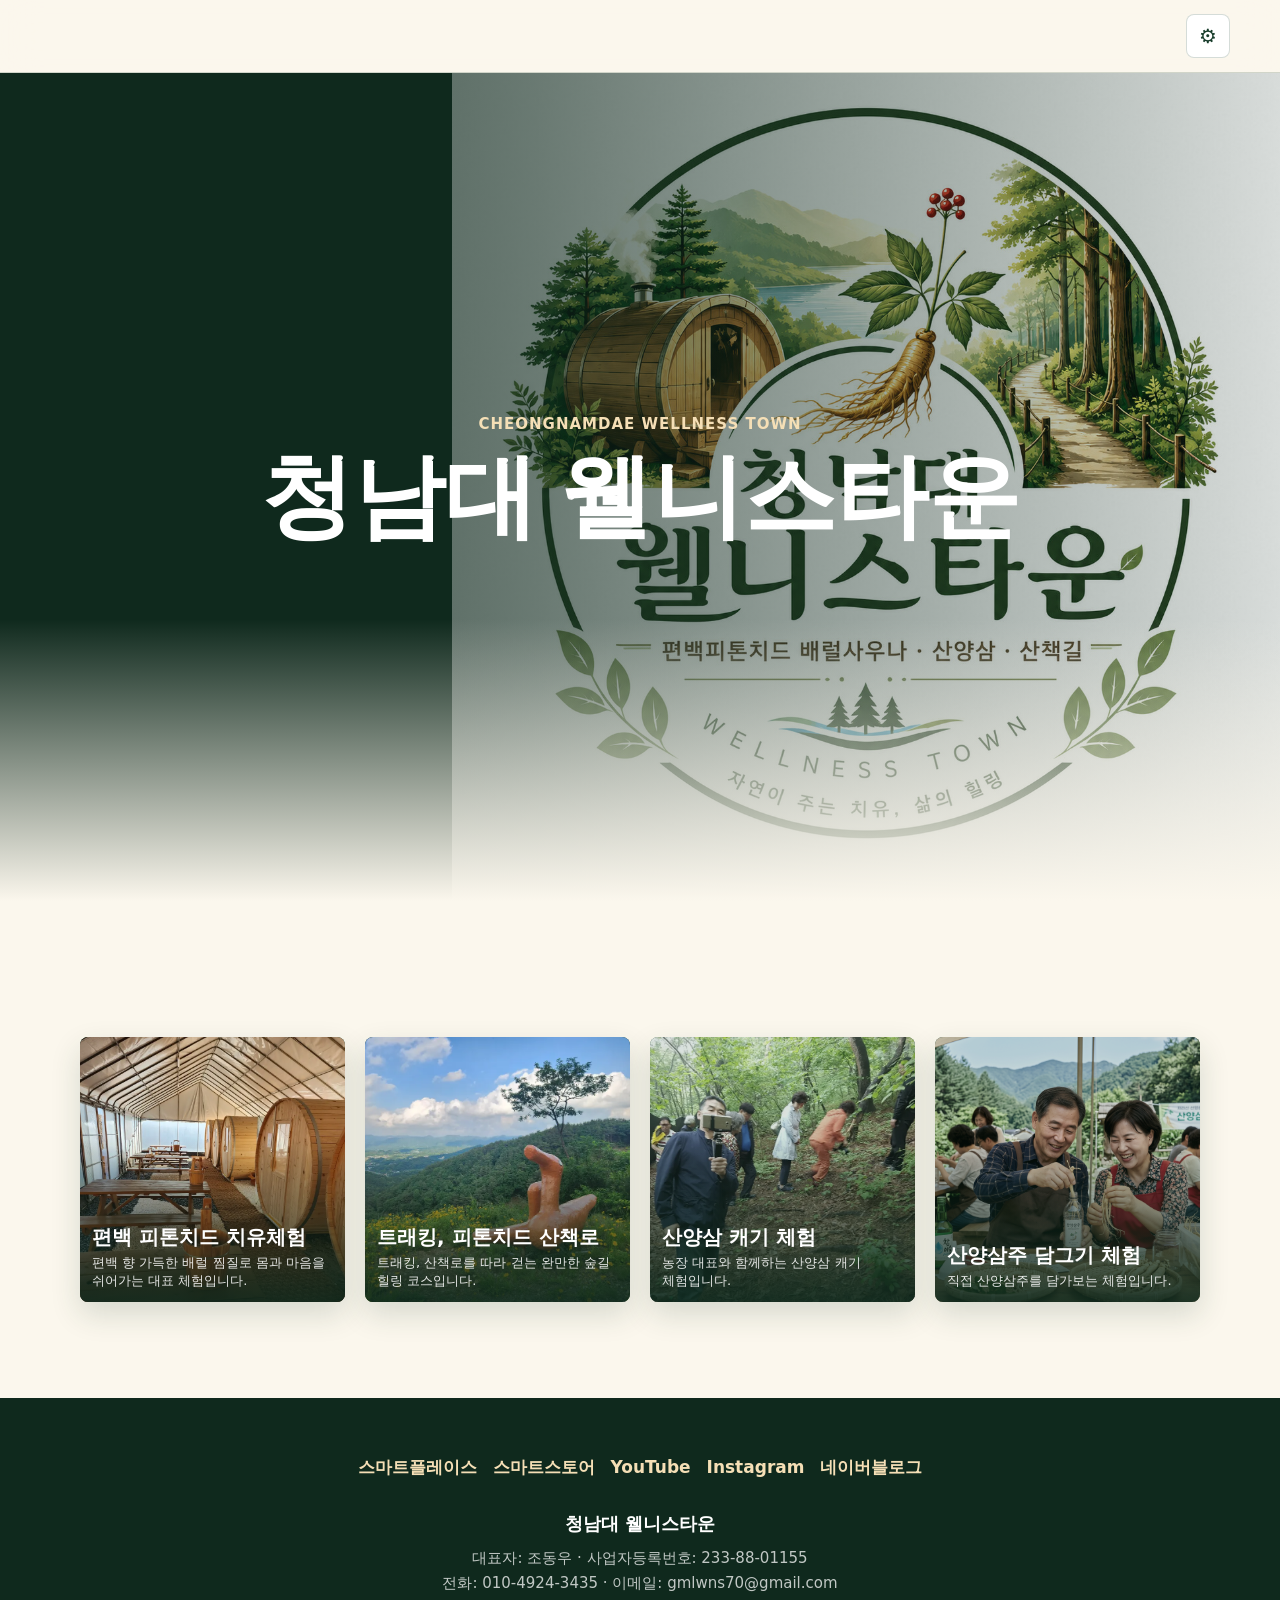
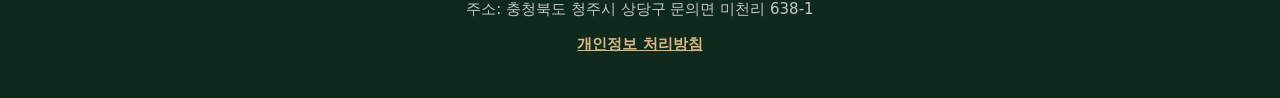
==== index.html @ d84c9c81 "Update index.html" ====
<!doctype html>
<html lang="ko">
  <head>
    <meta charset="utf-8">
    <meta name="viewport" content="width=device-width, initial-scale=1">
    <!-- 수정 위치: 실제 배포 주소가 확정되면 canonical, og:url, sitemap.xml의 URL을 바꾸세요. -->
    <title>청남대웰니스타운 | 편백 배럴 찜질 체험</title>
    <meta name="description" content="청남대 웰니스타운은 충청북도 청주시 상당구 문의면에 위치한 편백 배럴 찜질 체험 공간입니다. 운영시간은 매일 09:00~21:00입니다.">
    <meta name="robots" content="index, follow">
    <meta name="build-version" content="20260820-1">
    <link rel="canonical" href="https://gmlwns70-cmd.github.io/cheongnamdae-wellness-town/">
    <meta property="og:type" content="website">
    <meta property="og:title" content="청남대웰니스타운">
    <meta property="og:description" content="편백 향과 배럴 찜질 체험을 소개합니다.">
    <meta property="og:image" content="assets/images/hero-wellness.jpg?v=20260713-4">
    <meta property="og:url" content="https://gmlwns70-cmd.github.io/cheongnamdae-wellness-town/">
    <link rel="icon" type="image/png" href="favicon.png">
    <link rel="preload" as="image" href="assets/images/hero-wellness.jpg?v=20260713-4">
    <link rel="stylesheet" href="assets/css/style.css?v=20260827-4">
    <script type="application/ld+json">
      {
        "@context": "https://schema.org",
        "@type": "LocalBusiness",
        "name": "청남대 웰니스타운",
        "description": "편백 배럴 찜질 체험 공간",
        "telephone": "+82-10-4924-3435",
        "email": "gmlwns70@gmail.com",
        "identifier": "233-88-01155",
        "address": {
          "@type": "PostalAddress",
          "addressCountry": "KR",
          "addressRegion": "충청북도",
          "addressLocality": "청주시 상당구",
          "streetAddress": "문의면 미천리 638-1"
        },
        "openingHours": "Mo-Su 09:00-21:00"
      }
    </script>
  </head>
  <body class="page-home">
    <a class="skip-link" href="#main">본문으로 바로가기</a>

    <!-- 상단 헤더: 시니어 방문객이 헤매지 않도록 메뉴 없이 로고와 관리자 버튼만 둡니다. -->
    <header class="site-header site-header-simple">
      <div class="header-inner">
       
        <!-- ⚙️ 관리자만 아는 편집 버튼: 일반 방문객에게는 평범한 아이콘으로만 보입니다. -->
        <button id="adminToggle" class="admin-toggle" type="button" aria-label="관리자 메뉴" title="관리자 편집 메뉴">
          <span class="admin-icon">⚙️</span>
        </button>
      </div>
    </header>

    <main id="main">
      <!-- 1. 히어로 영역: siteContent.hero 값으로 assets/js/render.js가 채웁니다. -->
      <section class="hero" id="hero" aria-label="청남대웰니스타운 소개"></section>

      <!-- 3. 체험 프로그램 (핵심 섹션, 카드 4개, 아코디언 확장) -->
          <section class="section" id="programs" aria-label="체험 프로그램">
        <div class="container">
          <div class="program-cards" id="program-cards"></div>
        </div>
      </section>
    </main>

    <!-- 7. 하단 문의/채널 섹션 -->
    <footer class="footer footer-v2">
      <div class="footer-inner-v2">
        <nav class="footer-channels" id="footer-channels" aria-label="공식 채널"></nav>
        <div class="footer-business" id="footer-business"></div>
      </div>
    </footer>

    <script src="assets/js/site-content.js?v=20260827-4"></script>
    <script src="assets/js/render.js?v=20260827-4"></script>
    <script src="assets/js/interactions.js?v=20260827-4"></script>
    <script src="assets/js/admin.js?v=20260827-4"></script>
  </body>
</html>
---- assets/css/style.css ----
:root {
  --forest: #183d2b;
  --forest-deep: #0f291d;
  --leaf: #58785a;
  --hinoki: #d9b883;
  --wood: #8c6339;
  --paper: #fbf7ed;
  --mist: #f0eadc;
  --white: #ffffff;
  --ink: #262622;
  --muted: #68675e;
  --line: rgba(24, 61, 43, 0.18);
  --shadow: 0 24px 70px rgba(24, 61, 43, 0.18);
  --radius: 8px;
  --header-height: 72px;
}

* {
  box-sizing: border-box;
}

html {
  scroll-behavior: smooth;
}

body {
  margin: 0;
  color: var(--ink);
  background: var(--paper);
  font-family: "Pretendard", "Noto Sans KR", "Apple SD Gothic Neo", system-ui, sans-serif;
  line-height: 1.6;
  word-break: keep-all;
}

img {
  display: block;
  max-width: 100%;
}

a {
  color: inherit;
  text-decoration: none;
}

button {
  font: inherit;
}

.skip-link {
  position: fixed;
  left: 16px;
  top: 12px;
  z-index: 100;
  transform: translateY(-140%);
  background: var(--forest);
  color: var(--white);
  padding: 10px 14px;
  border-radius: var(--radius);
}

.skip-link:focus {
  transform: translateY(0);
}

.site-header {
  position: sticky;
  top: 0;
  z-index: 50;
  min-height: var(--header-height);
  background: rgba(251, 247, 237, 0.9);
  border-bottom: 1px solid var(--line);
  backdrop-filter: blur(18px);
}

.header-inner {
  width: min(1180px, calc(100% - 32px));
  min-height: var(--header-height);
  margin: 0 auto;
  display: flex;
  align-items: center;
  justify-content: space-between;
  gap: 20px;
}

.brand-mark {
  display: flex;
  align-items: center;
  gap: 12px;
  min-width: 0;
  font-weight: 800;
  color: var(--forest);
}

.brand-mark img {
  width: 46px;
  height: 46px;
  border-radius: 50%;
  object-fit: contain;
  background: var(--white);
  border: 1px solid rgba(24, 61, 43, 0.22);
}

.brand-copy {
  display: grid;
  line-height: 1.2;
}

.brand-copy small {
  margin-top: 4px;
  color: var(--muted);
  font-size: 12px;
  font-weight: 600;
}

.site-nav {
  display: flex;
  align-items: center;
  gap: 22px;
  color: var(--forest-deep);
  font-size: 15px;
  font-weight: 700;
}

.site-nav a {
  padding: 8px 0;
}

.nav-toggle {
  display: none;
  width: 44px;
  height: 44px;
  border: 1px solid var(--line);
  border-radius: var(--radius);
  background: var(--white);
  color: var(--forest);
}

.nav-toggle span,
.nav-toggle::before,
.nav-toggle::after {
  content: "";
  display: block;
  width: 20px;
  height: 2px;
  margin: 5px auto;
  background: currentColor;
  border-radius: 999px;
}

/* 관리자 메뉴 버튼 */
.admin-toggle {
  width: 44px;
  height: 44px;
  border: 1px solid var(--line);
  border-radius: var(--radius);
  background: var(--white);
  color: var(--forest);
  cursor: pointer;
  display: flex;
  align-items: center;
  justify-content: center;
  font-size: 20px;
  transition: background 180ms ease, border-color 180ms ease;
}

.admin-toggle:hover {
  background: var(--mist);
  border-color: var(--forest);
}

/* 관리자 메뉴 */
.admin-menu {
  position: fixed;
  right: -100%;
  top: var(--header-height);
  width: 100%;
  max-width: 380px;
  height: calc(100vh - var(--header-height));
  background: var(--white);
  border-left: 1px solid var(--line);
  box-shadow: -24px 0 70px rgba(24, 61, 43, 0.18);
  overflow-y: auto;
  transition: right 300ms ease;
  z-index: 49;
}

.admin-menu.is-open {
  right: 0;
}

.admin-menu-inner {
  display: flex;
  flex-direction: column;
  height: 100%;
}

.admin-menu-header {
  padding: 24px;
  border-bottom: 1px solid var(--line);
  display: flex;
  justify-content: space-between;
  align-items: center;
  gap: 16px;
  flex-shrink: 0;
}

.admin-menu-header h2 {
  margin: 0;
  font-size: 18px;
  color: var(--forest);
  font-weight: 800;
}

.admin-close {
  width: 32px;
  height: 32px;
  border: 1px solid var(--line);
  border-radius: var(--radius);
  background: var(--white);
  color: var(--forest);
  cursor: pointer;
  font-size: 20px;
  display: flex;
  align-items: center;
  justify-content: center;
  transition: background 180ms ease;
}

.admin-close:hover {
  background: var(--mist);
}

.admin-menu-content {
  flex: 1;
  overflow-y: auto;
  padding: 16px 0;
}

.admin-section {
  border-bottom: 1px solid var(--mist);
  padding: 16px;
}

.admin-section h3 {
  margin: 0 0 12px;
  font-size: 14px;
  font-weight: 800;
  color: var(--forest-deep);
  text-transform: uppercase;
  letter-spacing: 0.5px;
}

.admin-list {
  list-style: none;
  margin: 0;
  padding: 0;
  display: flex;
  flex-direction: column;
  gap: 8px;
}

.admin-link {
  display: block;
  padding: 10px 12px;
  border-radius: var(--radius);
  color: var(--forest);
  font-size: 14px;
  font-weight: 600;
  background: rgba(217, 184, 131, 0.12);
  transition: background 180ms ease, color 180ms ease;
}

.admin-link:hover {
  background: var(--hinoki);
  color: var(--forest-deep);
}

.hero {
  min-height: calc(100svh - var(--header-height));
  display: grid;
  align-items: stretch;
  position: relative;
  overflow: hidden;
  background:
    linear-gradient(90deg, rgba(15, 41, 29, 0.88), rgba(15, 41, 29, 0.62) 42%, rgba(15, 41, 29, 0.16)),
    url("../images/hero-wellness.jpg?v=20260713-4") right center / contain no-repeat,
    var(--forest-deep);
}

.hero::after {
  content: "";
  position: absolute;
  inset: auto 0 0;
  height: 34%;
  background: linear-gradient(0deg, var(--paper), rgba(251, 247, 237, 0));
  pointer-events: none;
}

.hero-inner {
  width: min(1180px, calc(100% - 32px));
  margin: 0 auto;
  padding: 84px 0 118px;
  position: relative;
  z-index: 1;
  display: grid;
  align-content: center;
}

.hero-copy {
  max-width: 650px;
  color: var(--white);
  animation: rise-in 760ms ease both;
}

.eyebrow {
  margin: 0 0 18px;
  color: #f5dfb6;
  font-size: 15px;
  font-weight: 800;
}

.hero h1 {
  margin: 0;
  font-family: "Noto Serif KR", "Apple SD Gothic Neo", serif;
  font-size: clamp(46px, 8vw, 92px);
  line-height: 1.04;
  letter-spacing: 0;
}

.hero .lead {
  max-width: 560px;
  margin: 24px 0 0;
  color: rgba(255, 255, 255, 0.88);
  font-size: clamp(18px, 2.4vw, 23px);
}

.hero-actions,
.cta-row {
  display: flex;
  flex-wrap: wrap;
  gap: 12px;
  margin-top: 32px;
}

.button {
  display: inline-flex;
  min-height: 48px;
  align-items: center;
  justify-content: center;
  gap: 8px;
  border-radius: var(--radius);
  padding: 13px 18px;
  border: 1px solid transparent;
  font-weight: 800;
  transition: transform 180ms ease, box-shadow 180ms ease, background 180ms ease;
}

.button:hover {
  transform: translateY(-2px);
}

.button-primary {
  background: var(--hinoki);
  color: var(--forest-deep);
  box-shadow: 0 14px 34px rgba(0, 0, 0, 0.22);
}

.button-secondary {
  background: rgba(255, 255, 255, 0.12);
  color: var(--white);
  border-color: rgba(255, 255, 255, 0.42);
}

.button-dark {
  background: var(--forest);
  color: var(--white);
}

.button-light {
  background: var(--white);
  color: var(--forest);
  border-color: var(--line);
}

.button.is-disabled {
  opacity: 0.72;
  cursor: not-allowed;
}

.hero-note {
  margin-top: 18px;
  color: rgba(255, 255, 255, 0.78);
  font-size: 14px;
}

.event-promo {
  padding: 34px 0;
  background:
    radial-gradient(circle at 12% 20%, rgba(217, 184, 131, 0.24), transparent 32%),
    linear-gradient(135deg, #10271d, #1d4630 54%, #8c6339);
  color: var(--white);
}

.event-promo-inner {
  width: min(1120px, calc(100% - 32px));
  margin: 0 auto;
  padding: 34px;
  border: 1px solid rgba(245, 223, 182, 0.38);
  border-radius: var(--radius);
  background: rgba(15, 41, 29, 0.5);
  box-shadow: 0 24px 70px rgba(15, 41, 29, 0.28);
}

.event-promo-copy {
  display: grid;
  align-content: center;
  min-width: 0;
}

.event-eyebrow {
  margin: 0 0 14px;
  color: #f5dfb6;
  font-size: 13px;
  font-weight: 900;
}

.event-promo h2 {
  margin: 0;
  font-family: "Noto Serif KR", "Apple SD Gothic Neo", serif;
  font-size: clamp(38px, 6vw, 68px);
  line-height: 1.06;
  letter-spacing: 0;
}

.event-period {
  width: fit-content;
  margin: 20px 0 0;
  padding: 8px 12px;
  border-radius: var(--radius);
  background: var(--hinoki);
  color: var(--forest-deep);
  font-weight: 900;
}

.event-lead {
  max-width: 420px;
  margin: 18px 0 0;
  color: rgba(255, 255, 255, 0.82);
  font-size: 18px;
}

.event-benefits {
  display: grid;
  grid-template-columns: 1fr 1.6fr;
  gap: 32px;
  align-items: center;
  width: 100%;
}

.event-benefits-copy {
  min-width: 0;
}

.event-benefits article {
  min-height: 170px;
  padding: 22px;
  border: 1px solid rgba(245, 223, 182, 0.3);
  border-radius: var(--radius);
  background: rgba(251, 247, 237, 0.94);
  color: var(--ink);
}

.event-benefits span {
  color: var(--wood);
  font-size: 13px;
  font-weight: 900;
}

.event-benefits strong {
  display: block;
  margin-top: 18px;
  color: var(--forest);
  font-size: 36px;
  line-height: 1.25;
}

.event-benefits p {
  margin: 10px 0 0;
  color: var(--muted);
  font-size: 22px;
}

.event-benefits-image {
  min-width: 0;
  width: 100%;
}

.event-coupon-img {
  display: block;
  width: 100%;
  border-radius: var(--radius);
  object-fit: contain;
}

.section {
  padding: 96px 0;
}

.section-alt {
  background: var(--mist);
}

.container {
  width: min(1120px, calc(100% - 32px));
  margin: 0 auto;
}

.section-kicker {
  margin: 0 0 12px;
  color: var(--wood);
  font-size: 14px;
  font-weight: 900;
}

.section-title {
  margin: 0;
  color: var(--forest-deep);
  font-family: "Noto Serif KR", "Apple SD Gothic Neo", serif;
  font-size: clamp(30px, 5vw, 54px);
  line-height: 1.16;
  letter-spacing: 0;
}

.section-lead {
  max-width: 720px;
  margin: 18px 0 0;
  color: var(--muted);
  font-size: 18px;
}

.intro-layout {
  display: grid;
  grid-template-columns: 1.05fr 0.95fr;
  gap: 54px;
  align-items: center;
}

.intro-photo-grid {
  display: grid;
  grid-template-columns: repeat(2, 1fr);
  gap: 12px;
}

.intro-photo {
  position: relative;
  min-height: 220px;
  margin: 0;
  overflow: hidden;
  border-radius: var(--radius);
  background: var(--white);
  box-shadow: 0 18px 46px rgba(24, 61, 43, 0.14);
}

.intro-photo img {
  width: 100%;
  height: 100%;
  min-height: inherit;
  object-fit: cover;
  transition: transform 360ms ease;
}

.intro-photo:hover img {
  transform: scale(1.04);
}

.intro-photo figcaption {
  position: absolute;
  left: 12px;
  bottom: 12px;
  padding: 7px 9px;
  border-radius: var(--radius);
  background: rgba(15, 41, 29, 0.78);
  color: var(--white);
  font-size: 13px;
  font-weight: 800;
}

.feature-list {
  margin: 34px 0 0;
  padding: 0;
  list-style: none;
  display: grid;
  gap: 18px;
}

.feature-list li {
  padding-left: 24px;
  position: relative;
}

.feature-list li::before {
  content: "";
  position: absolute;
  left: 0;
  top: 0.72em;
  width: 8px;
  height: 8px;
  border-radius: 50%;
  background: var(--hinoki);
}

.feature-list strong {
  display: block;
  margin-bottom: 4px;
  color: var(--forest);
}

.program-grid {
  display: grid;
  grid-template-columns: repeat(3, 1fr);
  gap: 1px;
  margin-top: 44px;
  background: var(--line);
  border: 1px solid var(--line);
}

.program-item {
  min-height: 260px;
  padding: 30px;
  background: var(--paper);
  transition: background 180ms ease, transform 180ms ease;
}

.program-item:hover {
  background: var(--white);
  transform: translateY(-4px);
}

.program-item span {
  color: var(--wood);
  font-size: 13px;
  font-weight: 900;
}

.program-item h3 {
  margin: 46px 0 12px;
  color: var(--forest);
  font-size: 25px;
  line-height: 1.22;
}

.program-item p {
  margin: 0;
  color: var(--muted);
}

.flow {
  display: grid;
  grid-template-columns: repeat(4, 1fr);
  gap: 22px;
  margin-top: 44px;
}

.flow-step {
  border-top: 2px solid var(--forest);
  padding-top: 18px;
}

.flow-step b {
  color: var(--wood);
  font-size: 14px;
}

.flow-step h3 {
  margin: 12px 0 8px;
  color: var(--forest-deep);
  font-size: 21px;
}

.flow-step p {
  margin: 0;
  color: var(--muted);
}

.gallery-grid {
  display: grid;
  grid-template-columns: repeat(4, 1fr);
  gap: 14px;
  margin-top: 42px;
}

.gallery-item {
  position: relative;
  min-height: 280px;
  margin: 0;
  overflow: hidden;
  border-radius: var(--radius);
  background: var(--forest);
}

.gallery-wide {
  grid-column: span 2;
}

.gallery-item img {
  width: 100%;
  height: 100%;
  min-height: inherit;
  object-fit: cover;
  transition: transform 360ms ease;
}

.gallery-item:hover img {
  transform: scale(1.04);
}

.gallery-item figcaption {
  position: absolute;
  left: 14px;
  bottom: 14px;
  padding: 8px 10px;
  border-radius: var(--radius);
  background: rgba(15, 41, 29, 0.76);
  color: var(--white);
  font-size: 14px;
  font-weight: 800;
}

.price-layout {
  display: grid;
  grid-template-columns: repeat(2, 1fr);
  gap: 24px;
  margin-top: 42px;
}

.price-group {
  padding: 28px;
  border: 1px solid var(--line);
  border-radius: var(--radius);
  background: rgba(255, 255, 255, 0.58);
}

.price-group h3 {
  margin: 0 0 18px;
  color: var(--forest);
  font-size: 24px;
}

.price-list {
  margin: 0;
}

.price-list div {
  display: flex;
  justify-content: space-between;
  gap: 18px;
  padding: 13px 0;
  border-top: 1px solid var(--line);
}

.price-list dt {
  color: var(--ink);
  font-weight: 800;
}

.price-list dd {
  margin: 0;
  color: var(--wood);
  font-weight: 900;
  white-space: nowrap;
}

.price-note {
  margin: 20px 0 0;
  padding: 14px 16px;
  border-left: 4px solid var(--hinoki);
  border-radius: var(--radius);
  background: rgba(217, 184, 131, 0.18);
  color: var(--forest-deep);
  font-weight: 800;
  line-height: 1.55;
}

.notice-band {
  padding: 34px;
  border-radius: var(--radius);
  background: var(--forest);
  color: var(--white);
  display: grid;
  grid-template-columns: 1fr auto;
  gap: 24px;
  align-items: center;
}

.notice-band h2 {
  margin: 0 0 10px;
  font-size: clamp(26px, 4vw, 38px);
  line-height: 1.2;
}

.notice-band p {
  margin: 0;
  color: rgba(255, 255, 255, 0.82);
}

.info-grid {
  display: grid;
  grid-template-columns: repeat(2, 1fr);
  gap: 20px;
  margin-top: 42px;
}

.info-item {
  padding: 26px 0;
  border-top: 1px solid var(--line);
}

.info-item h3 {
  margin: 0 0 8px;
  color: var(--forest);
}

.info-item p {
  margin: 0;
  color: var(--muted);
}

.pending-list {
  margin: 26px 0 0;
  padding: 0;
  list-style: none;
  display: grid;
  gap: 10px;
}

.pending-list li {
  padding: 12px 14px;
  border-left: 4px solid var(--hinoki);
  background: rgba(255, 255, 255, 0.62);
}

.channel-grid {
  display: grid;
  grid-template-columns: repeat(3, 1fr);
  gap: 1px;
  margin-top: 42px;
  border: 1px solid var(--line);
  background: var(--line);
}

.channel-link {
  min-height: 190px;
  padding: 24px;
  background: var(--paper);
  transition: background 180ms ease, transform 180ms ease;
}

.channel-link:hover {
  background: var(--white);
  transform: translateY(-4px);
}

.channel-link span {
  color: var(--wood);
  font-size: 13px;
  font-weight: 900;
}

.channel-link strong {
  display: block;
  margin-top: 38px;
  color: var(--forest);
  font-size: 22px;
  line-height: 1.2;
}

.channel-link small {
  display: block;
  margin-top: 10px;
  color: var(--muted);
  font-size: 14px;
  line-height: 1.5;
}

.footer {
  padding: 48px 0;
  background: var(--forest-deep);
  color: rgba(255, 255, 255, 0.74);
}

.footer-inner {
  width: min(1120px, calc(100% - 32px));
  margin: 0 auto;
  display: flex;
  justify-content: space-between;
  gap: 24px;
}

.footer strong {
  display: block;
  margin-bottom: 8px;
  color: var(--white);
  font-size: 18px;
}

.footer p {
  margin: 0;
}

.footer-links {
  display: flex;
  flex-wrap: wrap;
  gap: 14px;
}

[data-reveal] {
  opacity: 0;
  transform: translateY(26px);
  transition: opacity 680ms ease, transform 680ms ease;
}

[data-reveal].is-visible {
  opacity: 1;
  transform: translateY(0);
}

@keyframes rise-in {
  from {
    opacity: 0;
    transform: translateY(20px);
  }
  to {
    opacity: 1;
    transform: translateY(0);
  }
}

@media (max-width: 900px) {
  .nav-toggle {
    display: block;
  }

  .site-nav {
    position: fixed;
    left: 16px;
    right: 16px;
    top: calc(var(--header-height) + 10px);
    display: grid;
    gap: 8px;
    padding: 16px;
    border: 1px solid var(--line);
    border-radius: var(--radius);
    background: var(--white);
    box-shadow: var(--shadow);
    transform: translateY(-12px);
    opacity: 0;
    pointer-events: none;
    transition: opacity 180ms ease, transform 180ms ease;
  }

  .site-nav.is-open {
    transform: translateY(0);
    opacity: 1;
    pointer-events: auto;
  }

  .site-nav a {
    padding: 12px;
  }

  .hero {
    min-height: auto;
    background:
      linear-gradient(180deg, rgba(15, 41, 29, 0.88), rgba(15, 41, 29, 0.58)),
      url("../images/hero-wellness.jpg?v=20260713-4") center bottom / contain no-repeat,
      var(--forest-deep);
  }

  .hero-inner {
    min-height: calc(100svh - var(--header-height));
    padding: 72px 0 92px;
  }

  .intro-layout,
  .notice-band,
  .event-promo-inner {
    grid-template-columns: 1fr;
  }

  .event-promo-inner {
    background:
      linear-gradient(180deg, rgba(15, 41, 29, 0.82), rgba(15, 41, 29, 0.58)),
      url("../images/hero-wellness.jpg?v=20260713-4") center top / 62% auto no-repeat;
    padding-top: 240px;
  }

  .program-grid {
    grid-template-columns: 1fr;
  }

  .flow,
  .info-grid,
  .gallery-grid,
  .price-layout,
  .channel-grid {
    grid-template-columns: 1fr 1fr;
  }

  .gallery-wide {
    grid-column: span 1;
  }
}

@media (max-width: 640px) {
  :root {
    --header-height: 66px;
  }

  .header-inner,
  .container,
  .footer-inner,
  .hero-inner {
    width: min(100% - 24px, 1120px);
  }

  .brand-copy small {
    display: none;
  }

  .hero h1 {
    font-size: 46px;
  }

  .hero .lead,
  .section-lead {
    font-size: 16px;
  }

  .section {
    padding: 72px 0;
  }

  .hero-actions,
  .cta-row {
    display: grid;
    grid-template-columns: 1fr;
  }

  .button {
    width: 100%;
  }

  .flow,
  .info-grid,
  .gallery-grid,
  .price-layout,
  .channel-grid,
  .intro-photo-grid,
  .event-benefits {
    grid-template-columns: 1fr;
  }

  .event-promo-inner {
    width: min(100% - 24px, 1120px);
    padding: 220px 22px 24px;
  }

  .notice-band {
    padding: 26px;
  }

  .footer-inner {
    display: grid;
  }

  .admin-menu {
    max-width: 100%;
  }
}

/* ==========================================================================
   홈페이지 리뉴얼 (2026-08) — 1페이지 카드형 구조 + 관리자 편집기
   시니어 친화적으로 폰트를 크게, 버튼을 크고 누르기 쉽게 만들었습니다.
   ========================================================================== */

.page-home {
  font-size: 17px;
}

.page-home .section-lead {
  font-size: 18px;
}

/* ---- 헤더 (메뉴 없이 로고 + 관리자 버튼만) ---- */
.site-header-simple .header-inner {
  justify-content: flex-end;
}

/* ---- 히어로 ---- */
#hero .hero-inner {
  justify-items: center;
  text-align: center;
  padding: 56px 0 72px;
}

.hero-logo {
  width: 76px;
  height: 76px;
  margin-bottom: 20px;
  border-radius: 50%;
  object-fit: contain;
  background: var(--white);
  border: 2px solid rgba(255, 255, 255, 0.6);
}

.hero-eyebrow {
  margin: 0 0 14px;
  color: #f5dfb6;
  font-size: 15px;
  font-weight: 800;
  letter-spacing: 1px;
}

.hero-title {
  margin: 0;
  color: var(--white);
  font-family: "Noto Serif KR", "Apple SD Gothic Neo", serif;
  font-size: clamp(38px, 7vw, 68px);
  line-height: 1.1;
}

.hero-subtitle {
  max-width: 560px;
  margin: 20px auto 0;
  color: rgba(255, 255, 255, 0.92);
  font-size: clamp(18px, 2.4vw, 22px);
  line-height: 1.5;
}

.hero-badge {
  display: inline-block;
  margin: 22px auto 0;
  padding: 10px 20px;
  border-radius: 999px;
  background: rgba(255, 255, 255, 0.14);
  border: 1px solid rgba(255, 255, 255, 0.4);
  color: var(--white);
  font-size: 15px;
  font-weight: 700;
}

#hero .hero-actions {
  justify-content: center;
  margin-top: 30px;
  width: min(560px, 100%);
}

.hero-btn {
  display: inline-flex;
  flex: 1 1 220px;
  min-height: 56px;
  align-items: center;
  justify-content: center;
  gap: 8px;
  border-radius: var(--radius);
  padding: 14px 20px;
  border: 1px solid transparent;
  font-size: 18px;
  font-weight: 800;
  text-align: center;
  transition: transform 180ms ease, box-shadow 180ms ease, background 180ms ease;
}

.hero-btn:hover {
  transform: translateY(-2px);
}

.hero-btn-primary {
  background: var(--hinoki);
  color: var(--forest-deep);
  box-shadow: 0 14px 34px rgba(0, 0, 0, 0.22);
}

.hero-btn-secondary {
  background: var(--forest);
  color: var(--white);
  border-color: rgba(255, 255, 255, 0.3);
}

.hero-btn-outline {
  background: rgba(255, 255, 255, 0.1);
  color: var(--white);
  border-color: rgba(255, 255, 255, 0.5);
}

/* ---- 이벤트 배너 ---- */
.event-banner {
  background: var(--mist);
}

.event-banner[hidden] {
  display: none;
}

.event-banner-inner {
  width: min(1120px, calc(100% - 32px));
  margin: 0 auto;
  padding: 28px 0;
  display: grid;
  grid-template-columns: 1fr auto;
  gap: 20px;
  align-items: center;
}

.event-banner-copy strong {
  display: block;
  color: var(--forest-deep);
  font-size: 20px;
  margin-bottom: 6px;
}

.event-banner-copy p {
  margin: 0;
  color: var(--muted);
  font-size: 17px;
}

.event-banner-period {
  color: var(--wood);
  font-weight: 800;
}

.event-banner-img {
  width: 96px;
  height: 96px;
  border-radius: var(--radius);
  object-fit: cover;
}

/* ---- 체험 소개 요약 카드 ---- */
.summary-cards {
  display: grid;
  grid-template-columns: repeat(3, 1fr);
  gap: 20px;
  margin-top: 40px;
}

.summary-card {
  border-radius: var(--radius);
  overflow: hidden;
  background: var(--white);
  border: 1px solid var(--line);
  box-shadow: 0 12px 30px rgba(24, 61, 43, 0.08);
}

.summary-card img {
  width: 100%;
  height: 180px;
  object-fit: cover;
}

.summary-card-body {
  padding: 20px;
}

.summary-card-body h3 {
  margin: 0 0 10px;
  color: var(--forest);
  font-size: 21px;
}

.summary-card-body p {
  margin: 0;
  color: var(--muted);
  font-size: 16px;
  line-height: 1.6;
}

/* ---- 체험 프로그램 카드 (넷플릭스 스타일 정방형 타일) ---- */
.program-cards {
  display: grid;
  grid-template-columns: repeat(2, 1fr);
  gap: 16px;
  margin-top: 40px;
}

@media (min-width: 700px) {
  .program-cards {
    grid-template-columns: repeat(4, 1fr);
    gap: 20px;
  }
}

.program-tile {
  position: relative;
  display: block;
  width: 100%;
  aspect-ratio: 1 / 1;
  padding: 0;
  border: 0;
  border-radius: var(--radius);
  overflow: hidden;
  cursor: pointer;
   background: var(--forest);
  box-shadow: 0 12px 30px rgba(24, 61, 43, 0.16);
  transition: transform 220ms ease, box-shadow 220ms ease;
}

.program-tile:hover,
.program-tile:focus-visible {
  transform: translateY(-4px);
  box-shadow: 0 18px 40px rgba(24, 61, 43, 0.26);
}

.program-tile-img {
  position: absolute;
  inset: 0;
  width: 100%;
  height: 100%;
  object-fit: cover;
}

.program-tile-todo .program-tile-img {
  filter: grayscale(35%);
  opacity: 0.85;
}

.program-tile-overlay {
  position: absolute;
  inset: 0;
  background: linear-gradient(180deg, rgba(15, 41, 29, 0) 38%, rgba(15, 41, 29, 0.9) 100%);
}

.program-tile-badge {
  position: absolute;
  top: 10px;
  left: 10px;
  padding: 4px 10px;
  border-radius: 999px;
  background: rgba(217, 184, 131, 0.92);
  color: var(--forest-deep);
  font-size: 12px;
  font-weight: 900;
}

.program-tile-todo .program-tile-badge {
  background: rgba(251, 247, 237, 0.92);
  color: var(--wood);
}

.program-tile-body {
  position: absolute;
  left: 12px;
  right: 12px;
  bottom: 12px;
  text-align: left;
  color: var(--white);
}

.program-tile-name {
  display: block;
  font-size: clamp(16px, 2.4vw, 20px);
  font-weight: 800;
  line-height: 1.25;
}

.program-tile-summary {
  display: -webkit-box;
  -webkit-line-clamp: 2;
  -webkit-box-orient: vertical;
  overflow: hidden;
  margin-top: 4px;
  font-size: 13px;
  color: rgba(255, 255, 255, 0.88);
  line-height: 1.4;
}

/* ---- 체험 프로그램 상세 모달 ---- */
.program-modal[hidden] {
  display: none;
}

.program-modal {
  position: fixed;
  inset: 0;
  z-index: 250;
  display: grid;
  place-items: center;
  padding: 16px;
}

.program-modal-backdrop {
  position: absolute;
  inset: 0;
  background: rgba(15, 41, 29, 0.72);
}

.program-modal-panel {
  position: relative;
  z-index: 1;
  width: min(720px, 100%);
  max-height: 90vh;
  overflow-y: auto;
  background: var(--paper);
  border-radius: var(--radius);
  box-shadow: var(--shadow);
}

.program-modal-close {
  position: absolute;
  top: 12px;
  right: 12px;
  z-index: 2;
  width: 44px;
  height: 44px;
  border-radius: 50%;
  border: 0;
  background: rgba(255, 255, 255, 0.85);
  color: var(--forest);
  font-size: 24px;
  cursor: pointer;
}

.program-modal-cover {
  display: block;
  width: 100%;
  height: 240px;
  object-fit: cover;
}

.program-modal-content {
  padding: 24px;
}

.program-modal-badge {
  position: static;
  display: inline-block;
}

.program-modal-name {
  margin: 12px 0 8px;
  color: var(--forest-deep);
  font-size: clamp(24px, 4vw, 30px);
}

.program-modal-summary {
  margin: 0;
  color: var(--muted);
  font-size: 17px;
}
.program-modal-gallery {
  display: flex;
  gap: 0;
  overflow-x: auto;
  scroll-snap-type: x mandatory;
  background: var(--forest-deep);
}

.program-modal-gallery img {
  width: 100%;
  height: 260px;
  flex: none;
  scroll-snap-align: start;
  object-fit: cover;
}

.program-modal-duration {
  margin: 14px 0 0;
  color: var(--forest-deep);
  font-weight: 700;
}

.program-modal-price {
  margin: 0;
  color: var(--forest-deep);
  font-weight: 700;
  line-height: 1.6;
}

.program-modal-note-text {
  margin: 0;
  color: var(--ink);
  line-height: 1.7;
}

body.program-modal-open {
  overflow: hidden;
}

.program-todo-note {
  margin: 18px 0 0;
  padding: 12px 14px;
  border-radius: var(--radius);
  background: rgba(217, 184, 131, 0.22);
  color: var(--forest-deep);
  font-weight: 700;
}

.program-card-meta {
  display: grid;
  grid-template-columns: repeat(3, 1fr);
  gap: 14px;
  margin: 20px 0 0;
}

.program-card-meta div {
  padding: 12px;
  border-radius: var(--radius);
  background: var(--mist);
}

.program-card-meta dt {
  color: var(--wood);
  font-size: 13px;
  font-weight: 800;
}

.program-card-meta dd {
  margin: 4px 0 0;
  color: var(--forest-deep);
  font-weight: 700;
}

.program-modal-content h4 {
  margin: 22px 0 8px;
  color: var(--forest);
  font-size: 17px;
}

.program-card-list {
  margin: 0;
  padding-left: 20px;
  color: var(--ink);
  line-height: 1.7;
}

.program-card-gallery {
  display: flex;
  gap: 10px;
  margin-top: 16px;
  overflow-x: auto;
  padding-bottom: 4px;
}

.program-card-gallery img {
  width: 140px;
  height: 100px;
  flex: none;
  border-radius: var(--radius);
  object-fit: cover;
}

/* ---- 요금 카드 ---- */
.price-cards {
  display: grid;
  grid-template-columns: repeat(3, 1fr);
  gap: 18px;
  margin-top: 40px;
}

.price-card {
  padding: 26px;
  text-align: center;
  border-radius: var(--radius);
  background: var(--white);
  border: 1px solid var(--line);
}

.price-card h3 {
  margin: 0 0 10px;
  color: var(--forest);
  font-size: 18px;
}

.price-amount {
  margin: 0;
  color: var(--wood);
  font-size: 30px;
  font-weight: 900;
}

.price-tags {
  display: flex;
  flex-wrap: wrap;
  gap: 10px;
  margin-top: 22px;
}

.price-tag {
  padding: 8px 14px;
  border-radius: 999px;
  background: var(--mist);
  color: var(--forest-deep);
  font-size: 15px;
  font-weight: 700;
}

.price-deposit-note {
  margin: 24px 0 0;
  padding: 16px 18px;
  border-left: 4px solid var(--hinoki);
  border-radius: var(--radius);
  background: rgba(217, 184, 131, 0.18);
  color: var(--forest-deep);
  font-weight: 800;
  font-size: 17px;
  line-height: 1.55;
}

/* ---- 갤러리 확대(라이트박스) ---- */
.gallery-item-btn {
  display: block;
  width: 100%;
  height: 100%;
  padding: 0;
  border: 0;
  background: none;
  cursor: pointer;
}

body.lightbox-open {
  overflow: hidden;
}

.lightbox {
  position: fixed;
  inset: 0;
  z-index: 200;
  display: grid;
  place-items: center;
}

.lightbox[hidden] {
  display: none;
}

.lightbox-backdrop {
  position: absolute;
  inset: 0;
  background: rgba(15, 41, 29, 0.9);
}

.lightbox-body {
  position: relative;
  z-index: 1;
  width: min(920px, calc(100% - 32px));
  max-height: 90vh;
  display: grid;
  justify-items: center;
  gap: 12px;
}

.lightbox-img {
  max-width: 100%;
  max-height: 76vh;
  border-radius: var(--radius);
  object-fit: contain;
}

.lightbox-caption {
  margin: 0;
  color: var(--white);
  font-size: 17px;
  font-weight: 700;
}

.lightbox-close {
  position: absolute;
  top: -46px;
  right: 0;
  width: 44px;
  height: 44px;
  border-radius: 50%;
  border: 0;
  background: rgba(255, 255, 255, 0.16);
  color: var(--white);
  font-size: 24px;
  cursor: pointer;
}

.lightbox-nav {
  position: absolute;
  top: 50%;
  transform: translateY(-50%);
  width: 52px;
  height: 52px;
  border-radius: 50%;
  border: 0;
  background: rgba(255, 255, 255, 0.16);
  color: var(--white);
  font-size: 30px;
  cursor: pointer;
}

.lightbox-prev {
  left: -8px;
}

.lightbox-next {
  right: -8px;
}

/* ---- 이용 안내 카드 ---- */
.info-cards {
  display: grid;
  grid-template-columns: repeat(3, 1fr);
  gap: 18px;
  margin-top: 40px;
}

.info-card {
  padding: 24px;
  border-radius: var(--radius);
  background: var(--white);
  border: 1px solid var(--line);
}

.info-card h3 {
  margin: 0 0 10px;
  color: var(--forest);
  font-size: 19px;
}

.info-card p {
  margin: 0;
  color: var(--ink);
  font-size: 16px;
  line-height: 1.6;
}

.info-card-sub {
  margin-top: 6px !important;
  color: var(--muted) !important;
}

.info-card-links {
  display: flex;
  gap: 10px;
  margin-top: 14px;
}

.info-card-link {
  padding: 9px 14px;
  border-radius: var(--radius);
  background: var(--mist);
  color: var(--forest-deep);
  font-weight: 800;
  font-size: 15px;
}

.info-card-parts {
  list-style: none;
  margin: 0;
  padding: 0;
  display: grid;
  gap: 8px;
}

.info-card-parts li {
  display: flex;
  justify-content: space-between;
  padding: 8px 10px;
  border-radius: var(--radius);
  background: var(--mist);
  font-weight: 700;
}

.info-card-parts strong {
  color: var(--forest);
}

/* ---- 하단 문의/채널 푸터 ---- */
.footer-v2 {
  padding: 56px 0 40px;
}

.footer-inner-v2 {
  width: min(1120px, calc(100% - 32px));
  margin: 0 auto;
  display: grid;
  gap: 28px;
  justify-items: center;
  text-align: center;
}

.footer-actions {
  display: flex;
  flex-wrap: wrap;
  justify-content: center;
  gap: 12px;
  width: min(560px, 100%);
}

.footer-channels {
  display: flex;
  flex-wrap: wrap;
  justify-content: center;
  gap: 16px;
  font-weight: 700;
}

.footer-channels a {
  color: #f5dfb6;
}

.footer-channels .is-disabled {
  color: rgba(255, 255, 255, 0.4);
}

.footer-business {
  color: rgba(255, 255, 255, 0.74);
  font-size: 15px;
  line-height: 1.7;
}

.footer-business strong {
  display: block;
  color: var(--white);
  font-size: 18px;
  margin-bottom: 6px;
}

.footer-business p {
  margin: 0;
}

.footer-privacy-link {
  display: inline-block;
  margin-top: 10px;
  color: var(--hinoki);
  font-weight: 800;
  text-decoration: underline;
}

/* ---- 관리자 편집기 ---- */
.admin-editor[hidden] {
  display: none;
}

.admin-editor {
  position: fixed;
  inset: 0;
  z-index: 300;
  display: flex;
  justify-content: flex-end;
}

.admin-editor-backdrop {
  position: absolute;
  inset: 0;
  background: rgba(15, 41, 29, 0.5);
}

.admin-editor-panel {
  position: relative;
  z-index: 1;
  width: min(560px, 100%);
  height: 100%;
  background: var(--paper);
  display: flex;
  flex-direction: column;
  box-shadow: -24px 0 70px rgba(24, 61, 43, 0.24);
}

.admin-editor-header {
  display: flex;
  align-items: center;
  justify-content: space-between;
  gap: 12px;
  padding: 20px;
  border-bottom: 1px solid var(--line);
  background: var(--white);
}

.admin-editor-header h2 {
  margin: 0;
  color: var(--forest-deep);
  font-size: 20px;
}

.admin-editor-close {
  width: 40px;
  height: 40px;
  border-radius: 50%;
  border: 1px solid var(--line);
  background: var(--white);
  color: var(--forest);
  font-size: 22px;
  cursor: pointer;
}

.admin-editor-guide {
  margin: 0;
  padding: 14px 20px;
  background: rgba(217, 184, 131, 0.18);
  color: var(--forest-deep);
  font-size: 15px;
  line-height: 1.6;
}

.admin-editor-body {
  flex: 1;
  overflow-y: auto;
  padding: 8px 20px 20px;
}

.admin-section {
  border-bottom: 1px solid var(--line);
  padding: 14px 0;
}

.admin-section > summary {
  cursor: pointer;
  padding: 8px 0;
  color: var(--forest-deep);
  font-size: 17px;
  font-weight: 800;
}

.admin-subsection {
  margin: 14px 0;
  padding: 10px 14px;
  border: 1px solid var(--line);
  border-radius: var(--radius);
  background: var(--white);
}

.admin-subsection > summary {
  cursor: pointer;
  font-weight: 800;
  color: var(--forest);
}

.admin-group-title {
  margin: 20px 0 8px;
  color: var(--wood);
  font-size: 14px;
  font-weight: 800;
  text-transform: uppercase;
  letter-spacing: 0.5px;
}

.admin-section-help {
  margin: 8px 0 14px;
  color: var(--muted);
  font-size: 14px;
}

.admin-field-grid {
  display: grid;
  grid-template-columns: repeat(2, 1fr);
  gap: 12px;
  margin-top: 10px;
}

.admin-field {
  display: grid;
  gap: 6px;
  font-size: 14px;
  font-weight: 700;
  color: var(--forest-deep);
}

.admin-field input,
.admin-field textarea {
  font: inherit;
  padding: 10px 12px;
  border-radius: var(--radius);
  border: 1px solid var(--line);
  background: var(--white);
  color: var(--ink);
}

.admin-field-checkbox {
  display: flex;
  flex-direction: row;
  align-items: center;
  gap: 8px;
  margin-top: 10px;
}

.admin-list {
  display: grid;
  gap: 10px;
  margin: 10px 0 20px;
}

.admin-row {
  display: grid;
  grid-template-columns: 1fr 1fr auto;
  align-items: end;
  gap: 10px;
  padding: 10px;
  border: 1px solid var(--line);
  border-radius: var(--radius);
  background: var(--white);
}

.admin-field-inline {
  font-size: 13px;
}

.admin-row-actions {
  display: flex;
  gap: 4px;
}

.admin-row-actions button {
  width: 34px;
  height: 34px;
  border-radius: var(--radius);
  border: 1px solid var(--line);
  background: var(--white);
  cursor: pointer;
}

.admin-row-remove {
  color: #a13b2c;
}

.admin-add-btn {
  padding: 10px 14px;
  border-radius: var(--radius);
  border: 1px dashed var(--wood);
  background: none;
  color: var(--wood);
  font-weight: 800;
  cursor: pointer;
}

.admin-editor-footer {
  padding: 16px 20px;
  border-top: 1px solid var(--line);
  background: var(--white);
}

.admin-editor-guide-bottom {
  padding: 0 0 14px;
  background: none;
}

.admin-download-btn {
  width: 100%;
  min-height: 52px;
  border-radius: var(--radius);
  border: 0;
  background: var(--forest);
  color: var(--white);
  font-size: 17px;
  font-weight: 800;
  cursor: pointer;
}

body.admin-editor-open {
  overflow: hidden;
}

@media (max-width: 900px) {
  .summary-cards,
  .price-cards,
  .info-cards {
    grid-template-columns: 1fr;
  }

  .program-card-meta {
    grid-template-columns: 1fr;
  }

    .event-banner-inner {
    grid-template-columns: 1fr;
    text-align: center;
    justify-items: center;
  }

  .hero-btn {
    flex: 1 1 100%;
  }

  .admin-field-grid {
    grid-template-columns: 1fr;
  }

  .admin-row {
    grid-template-columns: 1fr;
  }
}
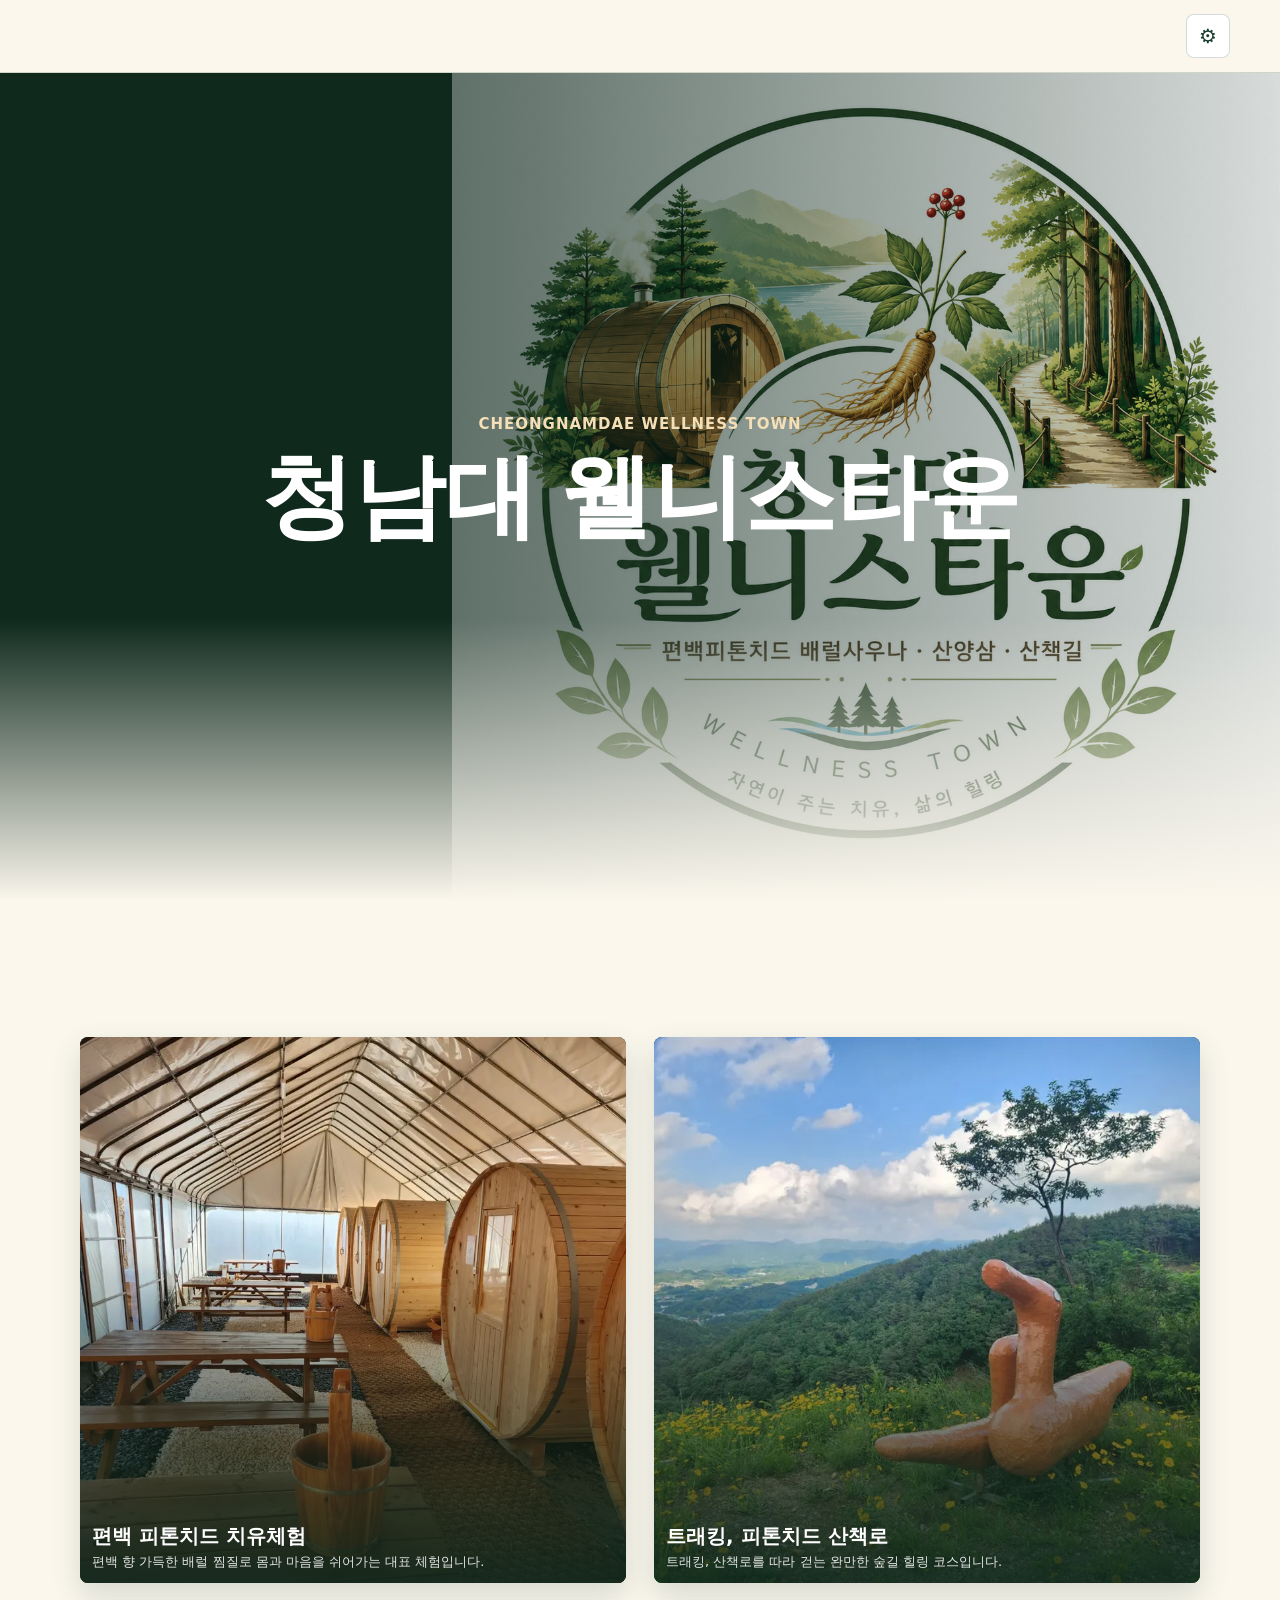
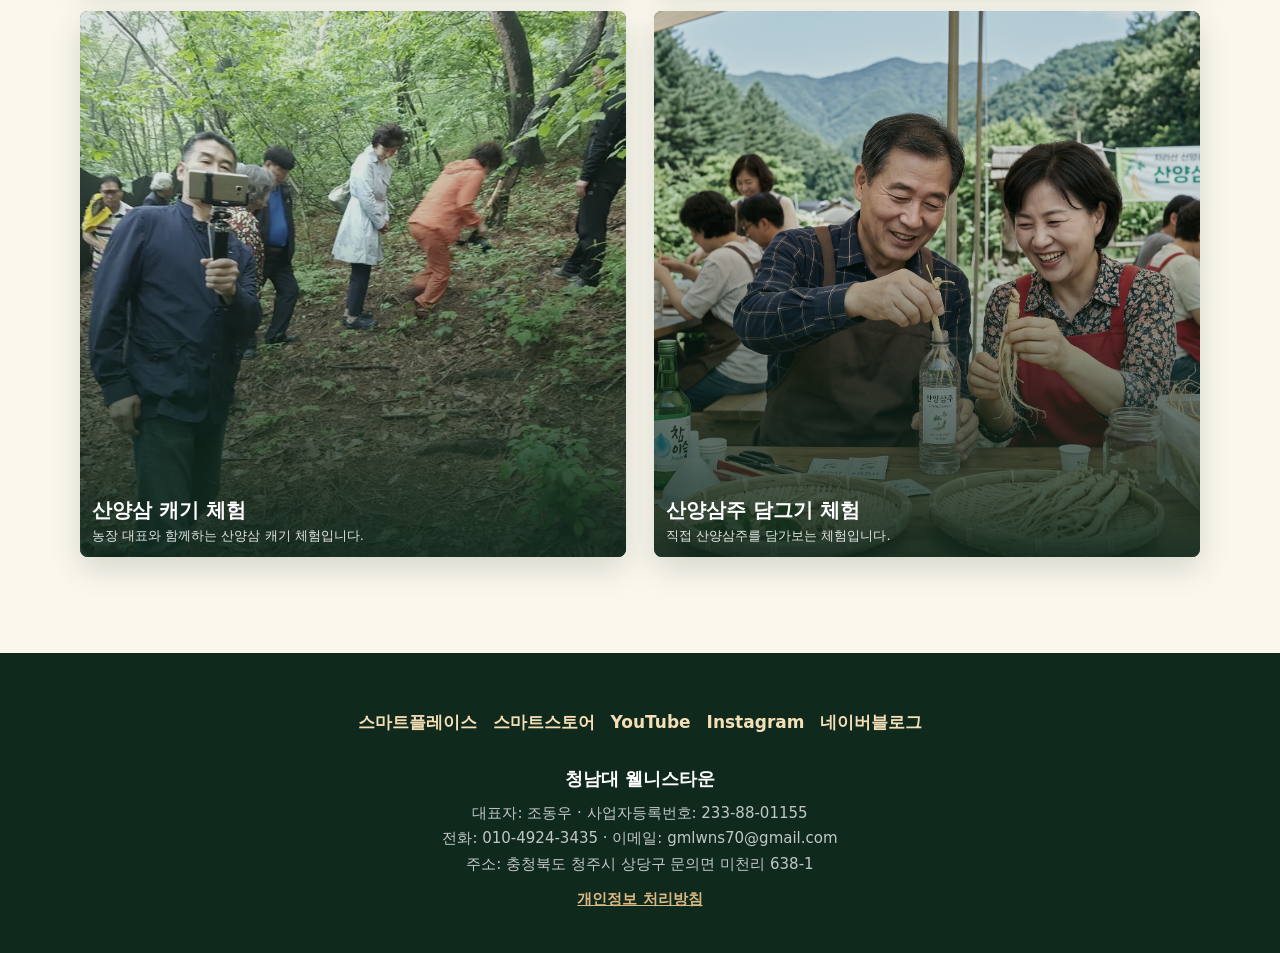
==== commit 03c4a7b1: "Update index.html" ====
--- a/index.html
+++ b/index.html
@@ -16,7 +16,7 @@
     <meta property="og:url" content="https://gmlwns70-cmd.github.io/cheongnamdae-wellness-town/">
     <link rel="icon" type="image/png" href="favicon.png">
     <link rel="preload" as="image" href="assets/images/hero-wellness.jpg?v=20260713-4">
-    <link rel="stylesheet" href="assets/css/style.css?v=20260827-4">
+    <link rel="stylesheet" href="assets/css/style.css?v=20260827-5">
     <script type="application/ld+json">
       {
         "@context": "https://schema.org",
@@ -71,9 +71,9 @@
       </div>
     </footer>
 
-    <script src="assets/js/site-content.js?v=20260827-4"></script>
-    <script src="assets/js/render.js?v=20260827-4"></script>
-    <script src="assets/js/interactions.js?v=20260827-4"></script>
-    <script src="assets/js/admin.js?v=20260827-4"></script>
+    <script src="assets/js/site-content.js?v=20260827-5"></script>
+    <script src="assets/js/render.js?v=20260827-5"></script>
+    <script src="assets/js/interactions.js?v=20260827-5"></script>
+    <script src="assets/js/admin.js?v=20260827-5"></script>
   </body>
 </html>
--- a/assets/css/style.css
+++ b/assets/css/style.css
@@ -1286,11 +1286,10 @@
 
 @media (min-width: 700px) {
   .program-cards {
-    grid-template-columns: repeat(4, 1fr);
-    gap: 20px;
-  }
-}
-
+    grid-template-columns: repeat(2, 1fr);
+    gap: 28px;
+  }
+}
 .program-tile {
   position: relative;
   display: block;
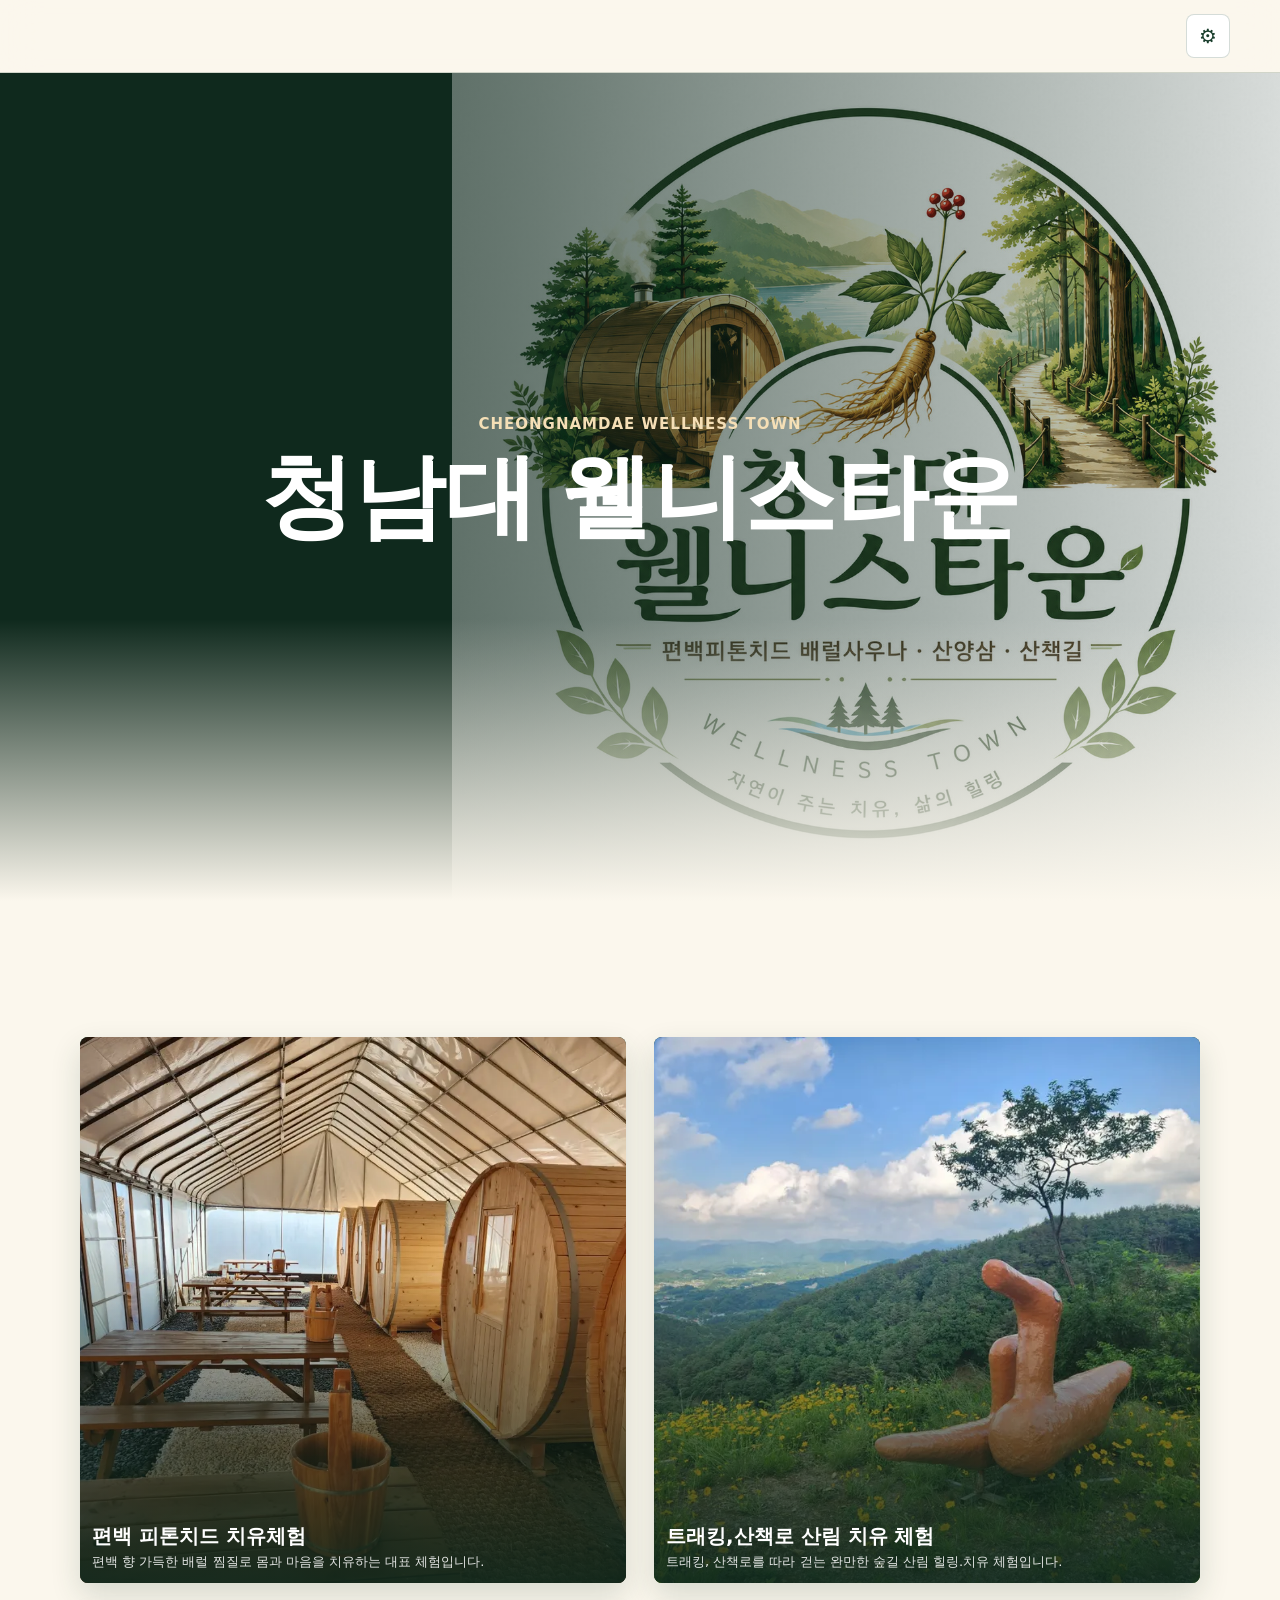
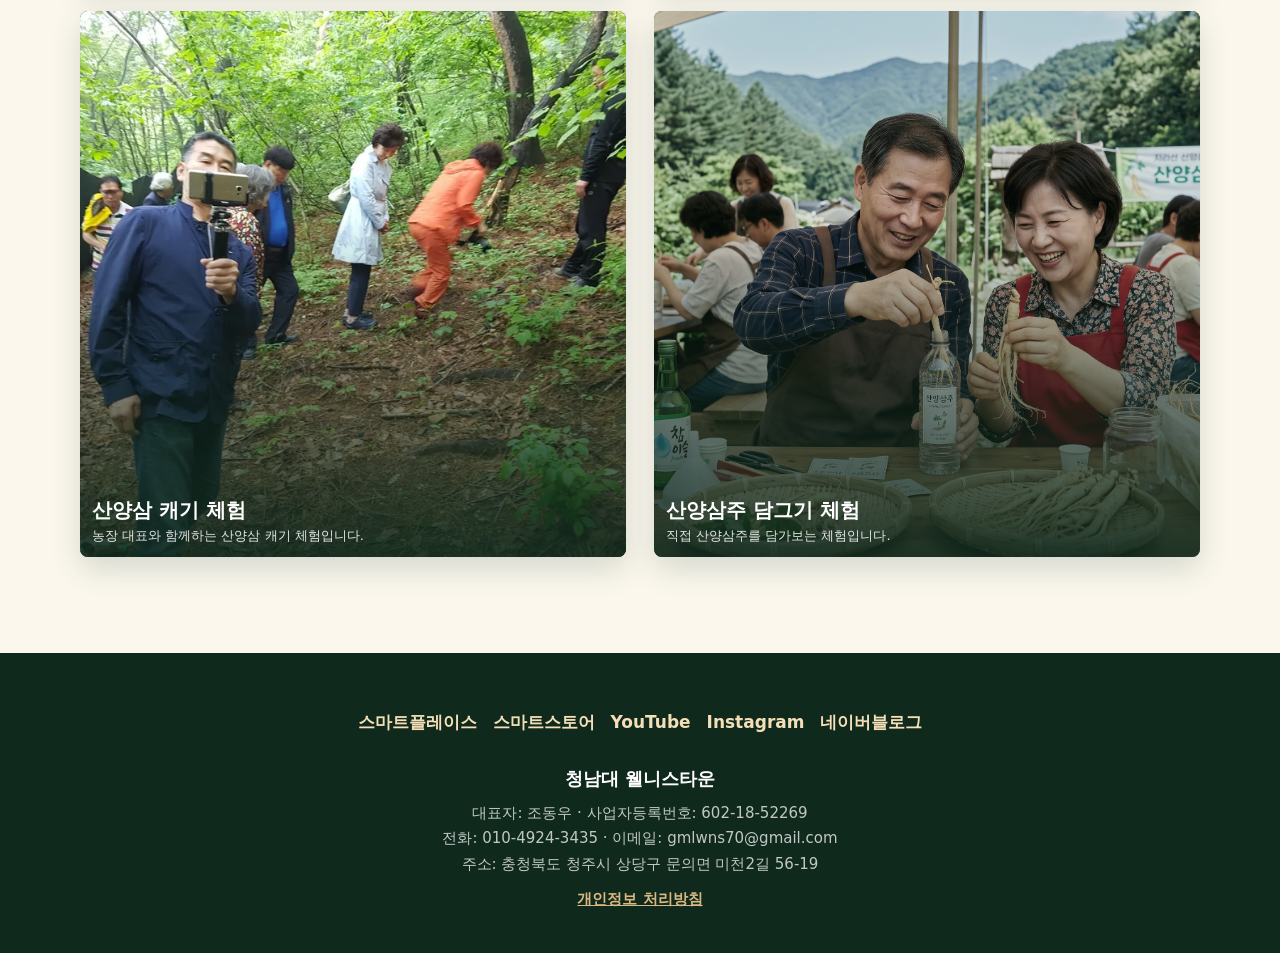
==== commit 7b8060e6: "Update index.html" ====
--- a/index.html
+++ b/index.html
@@ -16,7 +16,7 @@
     <meta property="og:url" content="https://gmlwns70-cmd.github.io/cheongnamdae-wellness-town/">
     <link rel="icon" type="image/png" href="favicon.png">
     <link rel="preload" as="image" href="assets/images/hero-wellness.jpg?v=20260713-4">
-    <link rel="stylesheet" href="assets/css/style.css?v=20260827-5">
+    <link rel="stylesheet" href="assets/css/style.css?v=20260827-9">
     <script type="application/ld+json">
       {
         "@context": "https://schema.org",
@@ -71,9 +71,9 @@
       </div>
     </footer>
 
-    <script src="assets/js/site-content.js?v=20260827-5"></script>
-    <script src="assets/js/render.js?v=20260827-5"></script>
-    <script src="assets/js/interactions.js?v=20260827-5"></script>
-    <script src="assets/js/admin.js?v=20260827-5"></script>
+    <script src="assets/js/site-content.js?v=20260827-9"></script>
+    <script src="assets/js/render.js?v=20260827-9"></script>
+    <script src="assets/js/interactions.js?v=20260827-9"></script>
+    <script src="assets/js/admin.js?v=20260827-9"></script>
   </body>
 </html>
--- a/assets/css/style.css
+++ b/assets/css/style.css
@@ -977,8 +977,8 @@
   }
 
   .hero-inner {
-    min-height: calc(100svh - var(--header-height));
-    padding: 72px 0 92px;
+    min-height: auto;
+    padding: 40px 0 48px;
   }
 
   .intro-layout,
@@ -1448,21 +1448,52 @@
   font-size: 17px;
 }
 .program-modal-gallery {
-  display: flex;
-  gap: 0;
-  overflow-x: auto;
-  scroll-snap-type: x mandatory;
   background: var(--forest-deep);
 }
-
 .program-modal-gallery img {
+  cursor: pointer;
+}
+
+.program-modal-gallery:not(.program-modal-gallery-fan) img {
+  display: block;
   width: 100%;
   height: 260px;
+  object-fit: cover;
+}
+
+.program-modal-gallery-fan {
+  display: flex;
+  justify-content: center;
+  align-items: center;
+  flex-wrap: wrap;
+  padding: 32px 24px 28px;
+}
+
+.program-modal-gallery-fan img {
+  width: 130px;
+  height: 170px;
   flex: none;
-  scroll-snap-align: start;
   object-fit: cover;
-}
-
+  border-radius: 10px;
+  border: 4px solid var(--paper);
+  box-shadow: 0 10px 24px rgba(0, 0, 0, 0.35);
+  transition: transform 220ms ease;
+}
+
+.program-modal-gallery-fan img:not(:first-child) {
+  margin-left: -46px;
+}
+
+.program-modal-gallery-fan img:nth-child(1) { transform: rotate(-7deg); z-index: 4; }
+.program-modal-gallery-fan img:nth-child(2) { transform: rotate(4deg) translateY(8px); z-index: 3; }
+.program-modal-gallery-fan img:nth-child(3) { transform: rotate(-4deg) translateY(12px); z-index: 2; }
+.program-modal-gallery-fan img:nth-child(4) { transform: rotate(6deg) translateY(6px); z-index: 1; }
+.program-modal-gallery-fan img:nth-child(5) { transform: rotate(-3deg) translateY(10px); z-index: 0; }
+
+.program-modal-gallery-fan img:hover {
+  transform: translateY(-10px) scale(1.04);
+  z-index: 5 !important;
+}
 .program-modal-duration {
   margin: 14px 0 0;
   color: var(--forest-deep);
@@ -1624,7 +1655,7 @@
 .lightbox {
   position: fixed;
   inset: 0;
-  z-index: 200;
+  z-index: 300;
   display: grid;
   place-items: center;
 }
